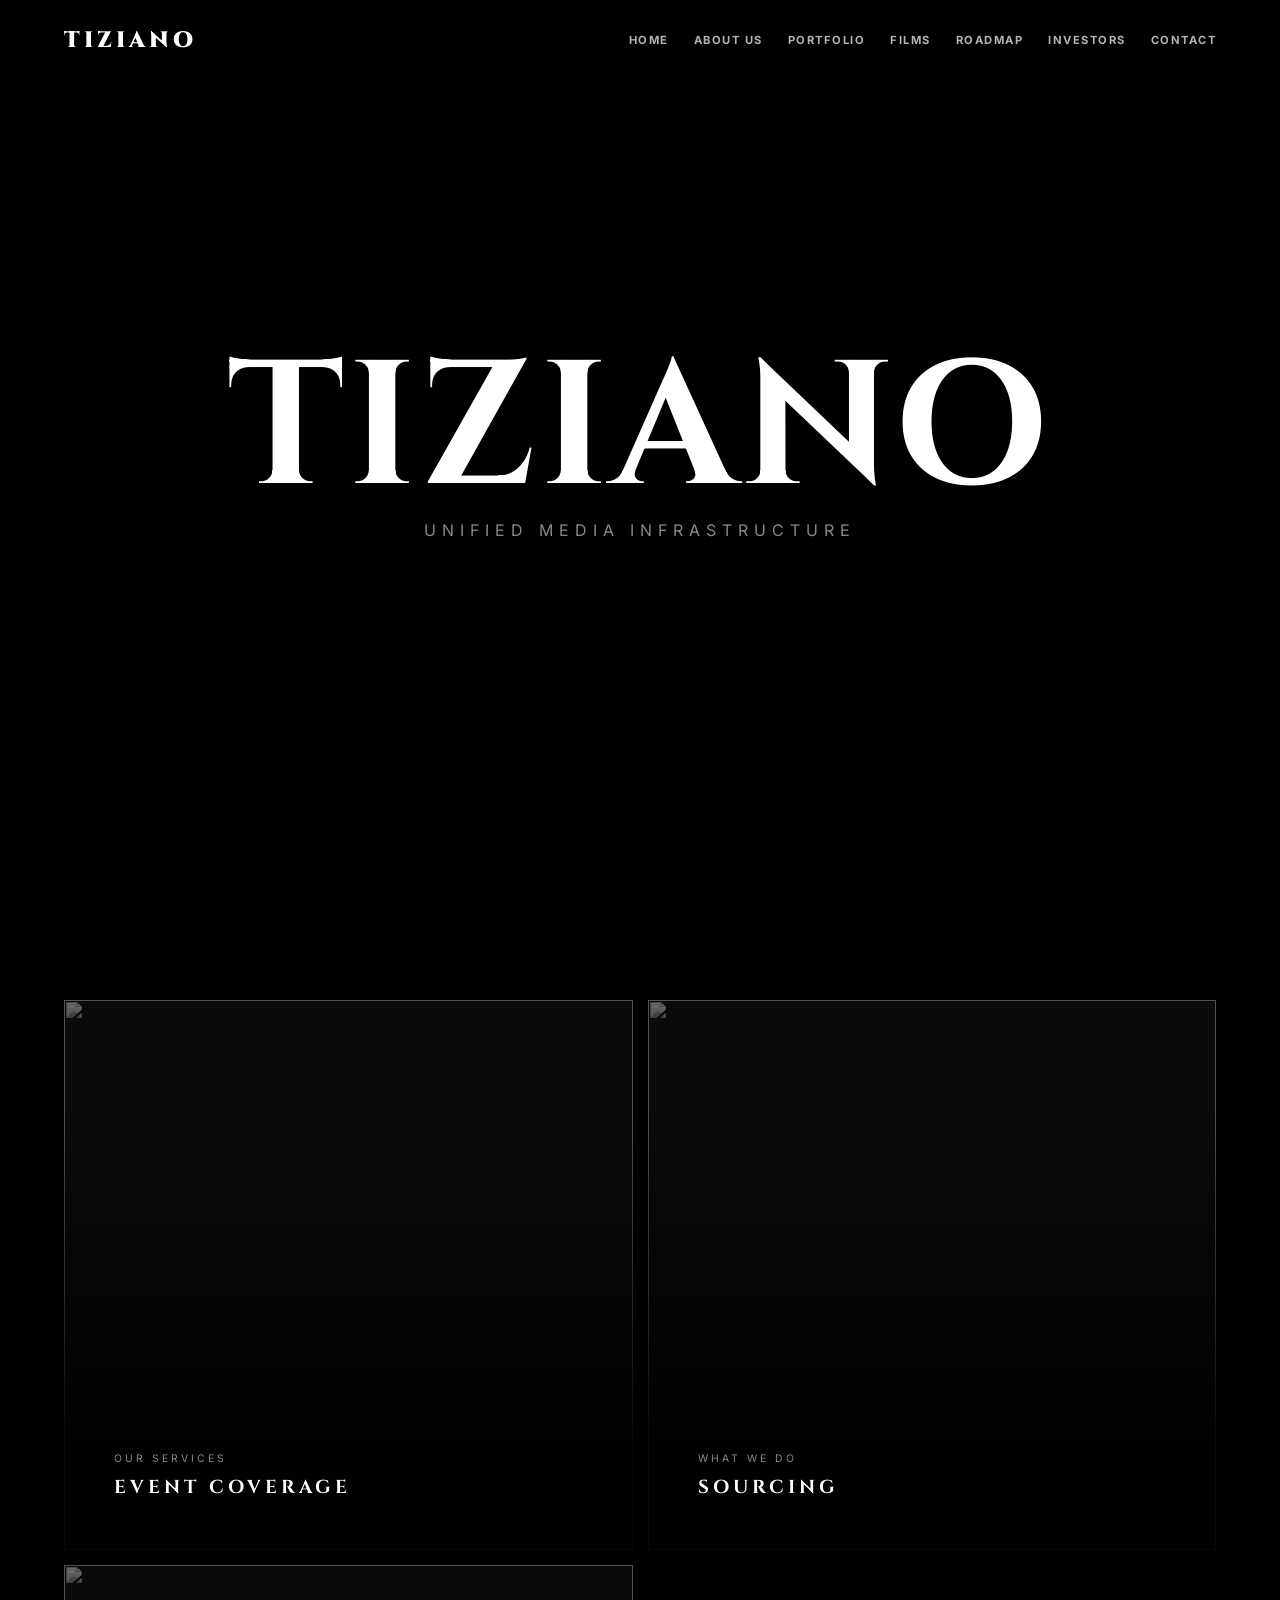
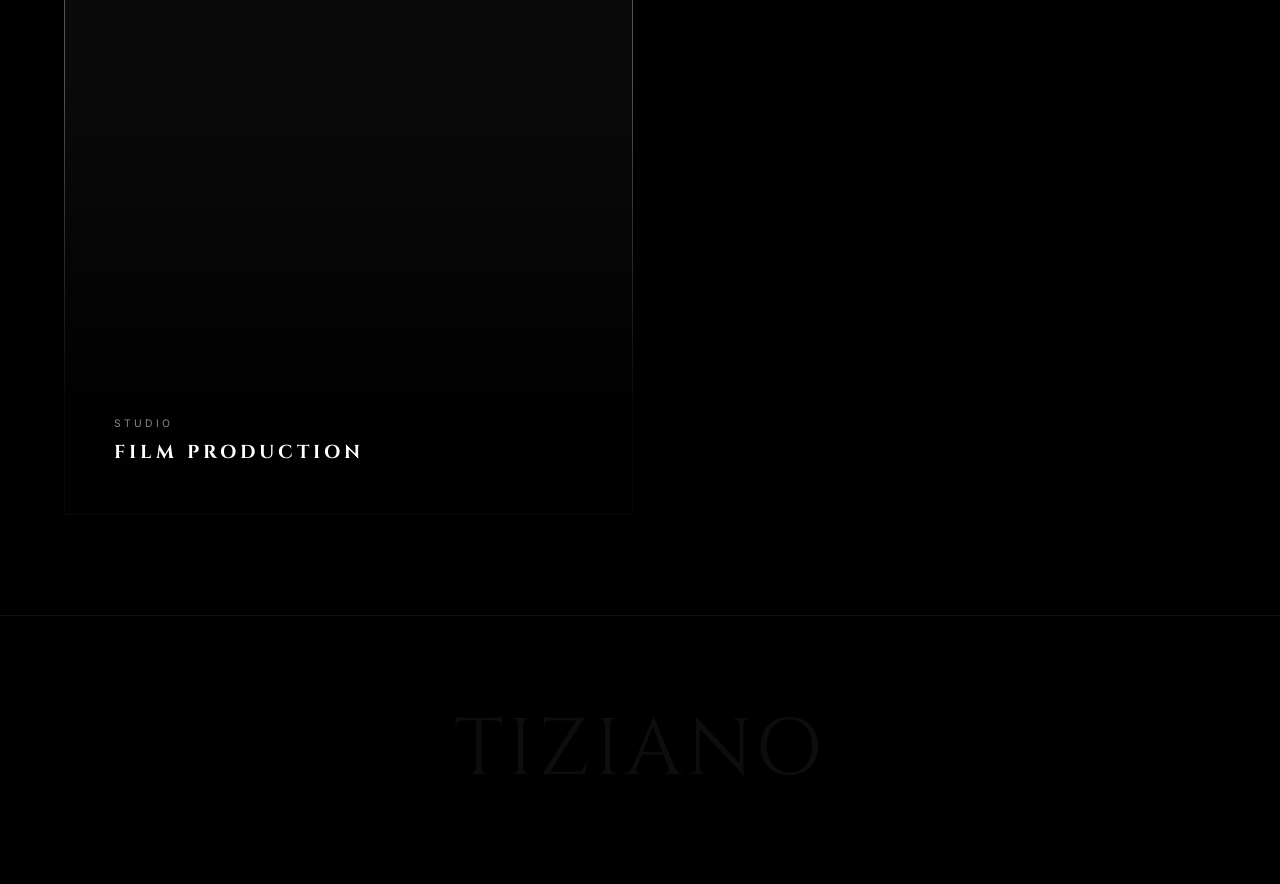
==== index.html @ 6984f1fb "MERK Update: index.html" ====
<!DOCTYPE html>
<html lang="en">
<head>
<meta charset="UTF-8">
<meta name="viewport" content="width=device-width, initial-scale=1.0">
<title>TIZIANO | Home</title>
<link href="https://fonts.googleapis.com/css2?family=Cinzel:wght@700;900&family=Inter:wght@300;400;600;700&display=swap" rel="stylesheet">
<style>
:root { --bg: #000000; --text: #ffffff; }
* { margin: 0; padding: 0; box-sizing: border-box; }
body { font-family: 'Inter', sans-serif; background: var(--bg); color: var(--text); overflow-x: hidden; scroll-behavior: smooth; }
.brand-font { font-family: 'Cinzel', serif; letter-spacing: 4px; }
nav {
padding: 25px 5%; display: flex; justify-content: space-between; align-items: center;
position: fixed; width: 100%; z-index: 2000; background: linear-gradient(to bottom, rgba(0,0,0,0.9), transparent);
}
.nav-logo { font-size: 1.4rem; text-decoration: none; color: white; font-weight: 900; }
.nav-links { display: flex; gap: 25px; }
.nav-links a { color: white; text-decoration: none; font-size: 0.7rem; font-weight: 700; letter-spacing: 1.5px; text-transform: uppercase; opacity: 0.7; transition: 0.3s; }
.nav-links a:hover { opacity: 1; color: #aaa; }
.hero {
height: 100vh; width: 100%; display: flex; align-items: center; justify-content: center; position: relative; text-align: center;
background: linear-gradient(rgba(0,0,0,0.2), rgba(0,0,0,0.9)), url('https://images.unsplash.com/photo-1492691523567-6170f229c411?auto=format&fit=crop&q=80&w=2070');
background-size: cover; background-position: center;
}
.hero h1 { font-size: clamp(4rem, 15vw, 11rem); line-height: 0.8; margin-bottom: 20px; }
.ecosystem { padding: 100px 5%; background: #000; }
.grid { display: grid; grid-template-columns: repeat(auto-fit, minmax(380px, 1fr)); gap: 15px; }
.tile { height: 550px; background: #0a0a0a; position: relative; overflow: hidden; display: flex; align-items: flex-end; padding: 50px; text-decoration: none; color: white; transition: 0.6s; }
.tile img { position: absolute; top: 0; left: 0; width: 100%; height: 100%; object-fit: cover; opacity: 0.4; filter: grayscale(100%); transition: 0.8s; }
.tile:hover img { opacity: 0.7; filter: grayscale(0%); transform: scale(1.05); }
.tile-overlay { position: absolute; top: 0; left: 0; width: 100%; height: 100%; background: linear-gradient(to top, rgba(0,0,0,0.9) 20%, transparent 80%); z-index: 1; }
.tile-content { position: relative; z-index: 2; }
.tile-content p { font-size: 0.65rem; letter-spacing: 3px; color: #888; text-transform: uppercase; margin-bottom: 10px; }
footer { padding: 80px 5%; text-align: center; border-top: 1px solid #111; }
.footer-logo { font-size: 5rem; opacity: 0.05; }
@media (max-width: 768px) { .nav-links { display: none; } }
</style>
</head>
<body>
<nav>
<a href="/" class="nav-logo brand-font">TIZIANO</a>
<div class="nav-links">
<a href="/">Home</a>
<a href="/about">About Us</a>
<a href="/portfolio">Portfolio</a>
<a href="/films">Films</a>
<a href="/roadmap">Roadmap</a>
<a href="/investors">Investors</a>
<a href="https://www.instagram.com/the_official_tiziano" target="_blank">Contact</a>
</div>
</nav>
<div class="hero">
<div class="hero-content">
<h1 class="brand-font">TIZIANO</h1>
<p style="letter-spacing: 6px; color: #888; text-transform: uppercase;">Unified Media Infrastructure</p>
</div>
</div>
<section class="ecosystem">
<div class="grid">
<a href="/portfolio" class="tile">
<img src="https://images.unsplash.com/photo-1533174072545-7a4b6ad7a6c3?auto=format&fit=crop&q=80">
<div class="tile-overlay"></div>
<div class="tile-content"><p>Our Services</p><h3 class="brand-font">EVENT COVERAGE</h3></div>
</a>
<a href="/about" class="tile">
<img src="https://images.unsplash.com/photo-1505373877841-8d25f7d46678?auto=format&fit=crop&q=80">
<div class="tile-overlay"></div>
<div class="tile-content"><p>What We Do</p><h3 class="brand-font">SOURCING</h3></div>
</a>
<a href="/films" class="tile">
<img src="https://images.unsplash.com/photo-1485846234645-a62644f84728?auto=format&fit=crop&q=80">
<div class="tile-overlay"></div>
<div class="tile-content"><p>Studio</p><h3 class="brand-font">FILM PRODUCTION</h3></div>
</a>
</div>
</section>
<footer><div class="footer-logo brand-font">TIZIANO</div></footer>
</body>
</html>
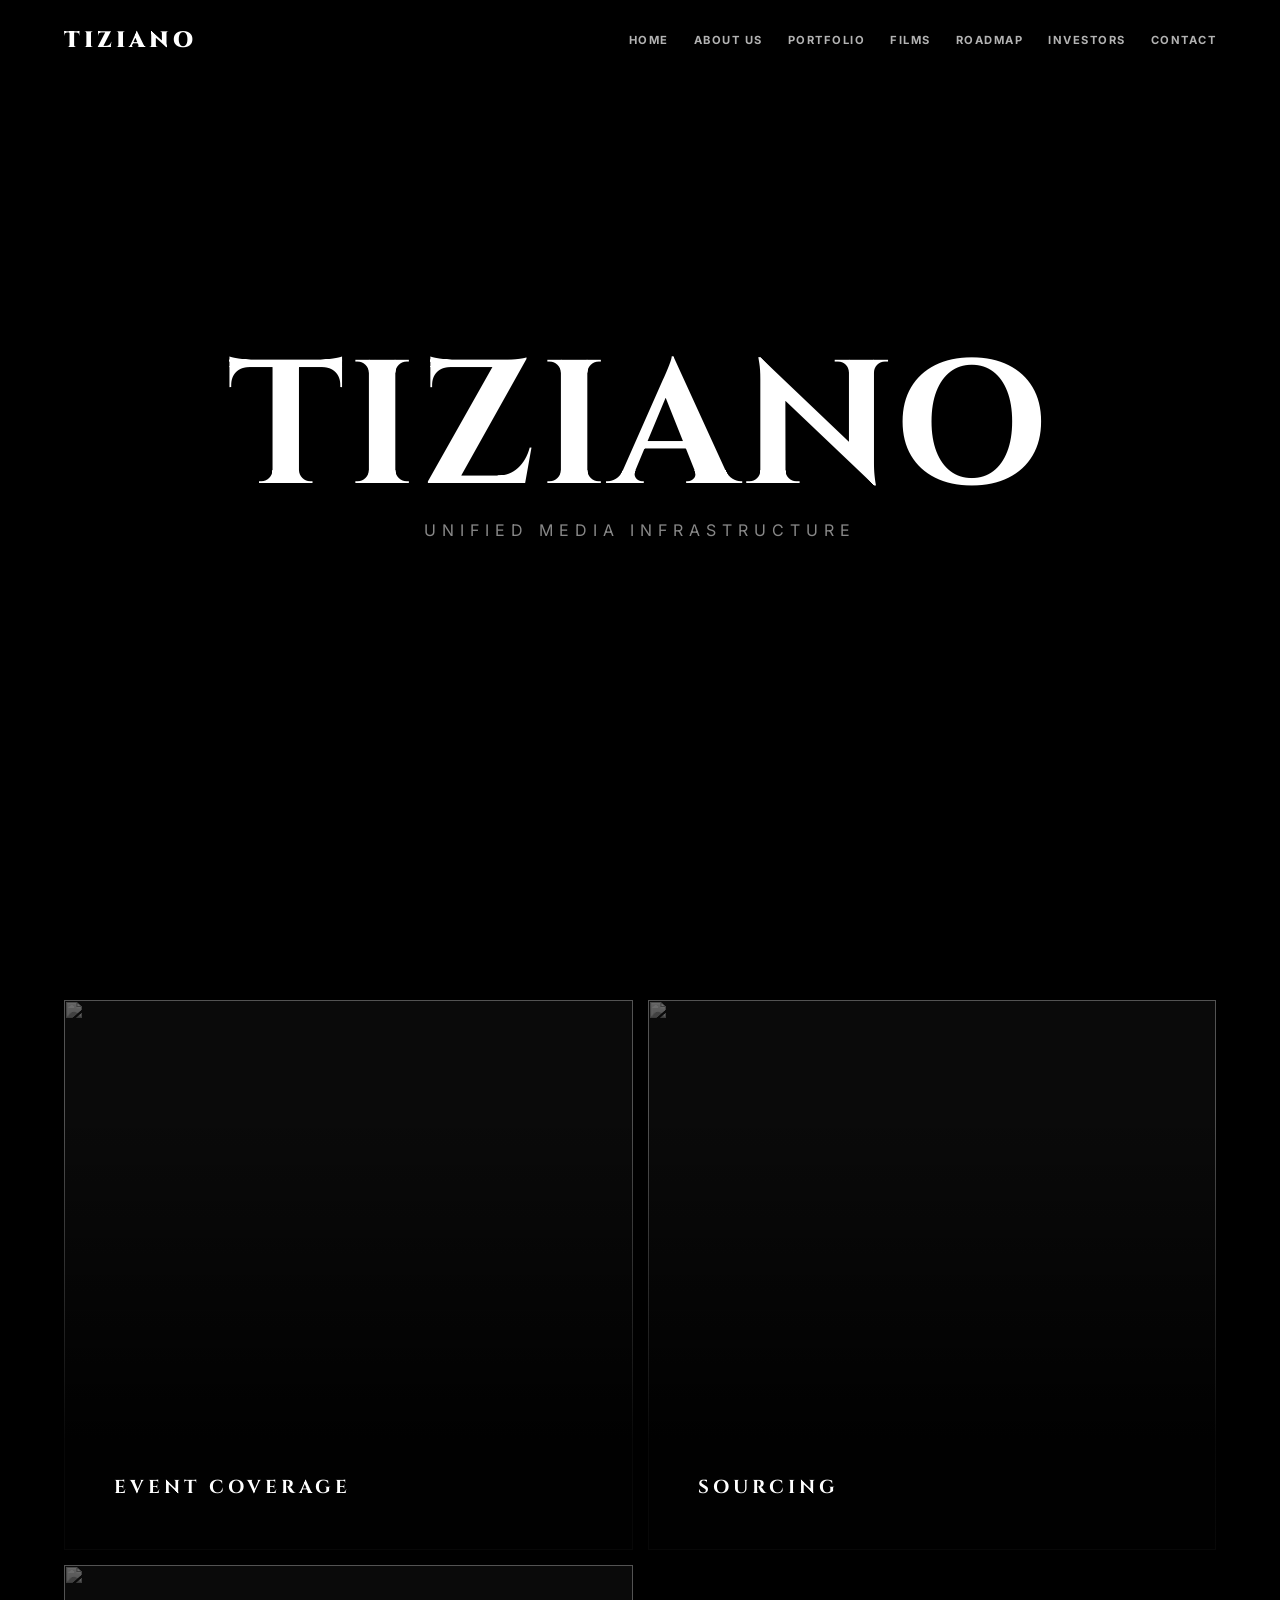
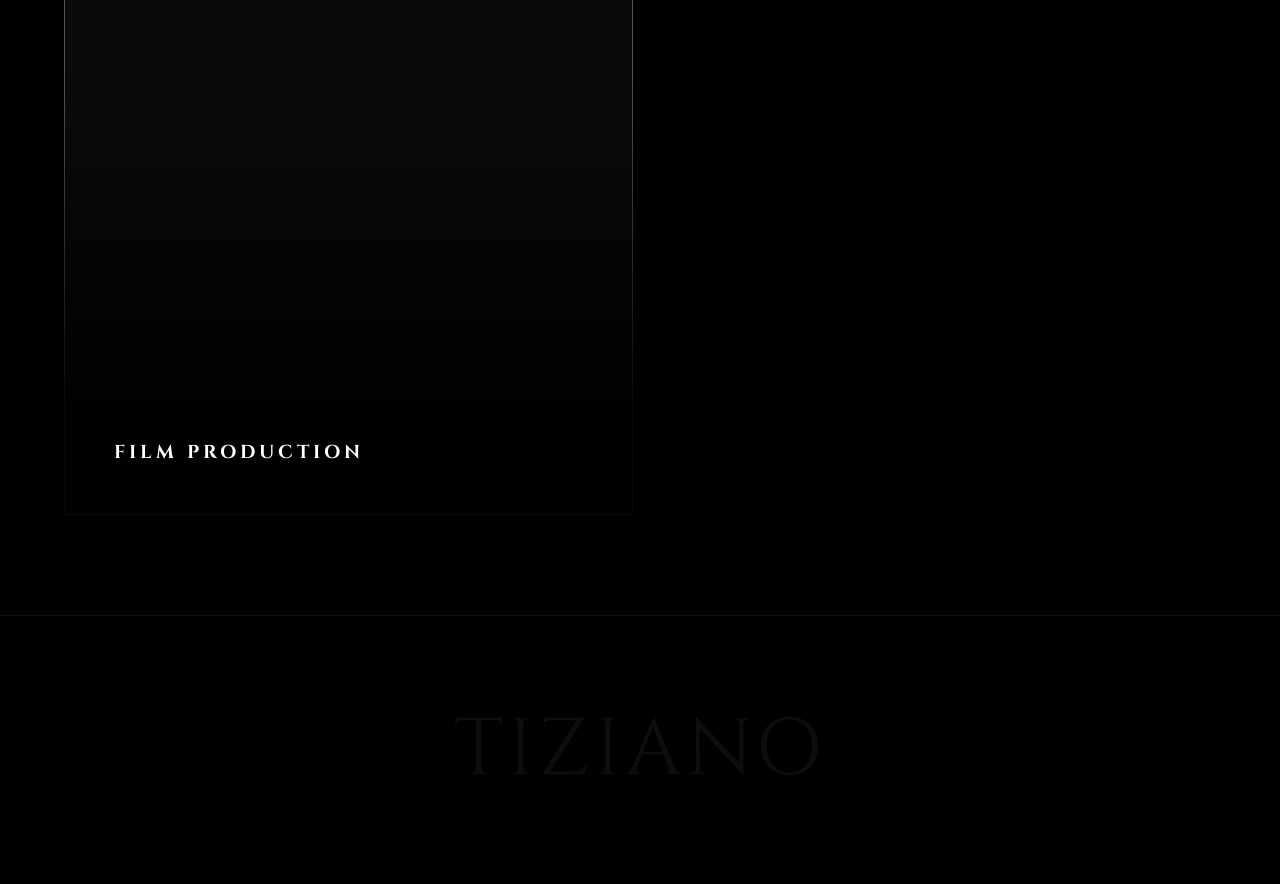
==== commit af7c3595: "MERK Update: index.html" ====
--- a/index.html
+++ b/index.html
@@ -8,30 +8,84 @@
 <style>
 :root { --bg: #000000; --text: #ffffff; }
 * { margin: 0; padding: 0; box-sizing: border-box; }
-body { font-family: 'Inter', sans-serif; background: var(--bg); color: var(--text); overflow-x: hidden; scroll-behavior: smooth; }
+body {
+font-family: 'Inter', sans-serif;
+background: var(--bg);
+color: var(--text);
+overflow-x: hidden;
+scroll-behavior: smooth;
+}
 .brand-font { font-family: 'Cinzel', serif; letter-spacing: 4px; }
 nav {
-padding: 25px 5%; display: flex; justify-content: space-between; align-items: center;
-position: fixed; width: 100%; z-index: 2000; background: linear-gradient(to bottom, rgba(0,0,0,0.9), transparent);
+padding: 25px 5%;
+display: flex;
+justify-content: space-between;
+align-items: center;
+position: fixed;
+width: 100%;
+z-index: 2000;
+background: linear-gradient(to bottom, rgba(0,0,0,0.9), transparent);
+transition: 0.3s;
 }
 .nav-logo { font-size: 1.4rem; text-decoration: none; color: white; font-weight: 900; }
 .nav-links { display: flex; gap: 25px; }
-.nav-links a { color: white; text-decoration: none; font-size: 0.7rem; font-weight: 700; letter-spacing: 1.5px; text-transform: uppercase; opacity: 0.7; transition: 0.3s; }
+.nav-links a {
+color: white;
+text-decoration: none;
+font-size: 0.7rem;
+font-weight: 700;
+letter-spacing: 1.5px;
+text-transform: uppercase;
+opacity: 0.7;
+transition: 0.3s;
+}
 .nav-links a:hover { opacity: 1; color: #aaa; }
 .hero {
-height: 100vh; width: 100%; display: flex; align-items: center; justify-content: center; position: relative; text-align: center;
-background: linear-gradient(rgba(0,0,0,0.2), rgba(0,0,0,0.9)), url('https://images.unsplash.com/photo-1492691523567-6170f229c411?auto=format&fit=crop&q=80&w=2070');
-background-size: cover; background-position: center;
+height: 100vh;
+width: 100%;
+display: flex;
+align-items: center;
+justify-content: center;
+position: relative;
+text-align: center;
+background: linear-gradient(rgba(0,0,0,0.2), rgba(0,0,0,0.9)),
+url('https://images.unsplash.com/photo-1492691523567-6170f229c411?auto=format&fit=crop&q=80&w=2070');
+background-size: cover;
+background-position: center;
 }
 .hero h1 { font-size: clamp(4rem, 15vw, 11rem); line-height: 0.8; margin-bottom: 20px; }
 .ecosystem { padding: 100px 5%; background: #000; }
 .grid { display: grid; grid-template-columns: repeat(auto-fit, minmax(380px, 1fr)); gap: 15px; }
-.tile { height: 550px; background: #0a0a0a; position: relative; overflow: hidden; display: flex; align-items: flex-end; padding: 50px; text-decoration: none; color: white; transition: 0.6s; }
-.tile img { position: absolute; top: 0; left: 0; width: 100%; height: 100%; object-fit: cover; opacity: 0.4; filter: grayscale(100%); transition: 0.8s; }
+.tile {
+height: 550px;
+background: #0a0a0a;
+position: relative;
+overflow: hidden;
+display: flex;
+align-items: flex-end;
+padding: 50px;
+text-decoration: none;
+color: white;
+transition: 0.6s;
+}
+.tile img {
+position: absolute;
+top: 0; left: 0;
+width: 100%; height: 100%;
+object-fit: cover;
+opacity: 0.4;
+filter: grayscale(100%);
+transition: 0.8s;
+}
 .tile:hover img { opacity: 0.7; filter: grayscale(0%); transform: scale(1.05); }
-.tile-overlay { position: absolute; top: 0; left: 0; width: 100%; height: 100%; background: linear-gradient(to top, rgba(0,0,0,0.9) 20%, transparent 80%); z-index: 1; }
+.tile-overlay {
+position: absolute;
+top: 0; left: 0;
+width: 100%; height: 100%;
+background: linear-gradient(to top, rgba(0,0,0,0.9) 20%, transparent 80%);
+z-index: 1;
+}
 .tile-content { position: relative; z-index: 2; }
-.tile-content p { font-size: 0.65rem; letter-spacing: 3px; color: #888; text-transform: uppercase; margin-bottom: 10px; }
 footer { padding: 80px 5%; text-align: center; border-top: 1px solid #111; }
 .footer-logo { font-size: 5rem; opacity: 0.05; }
 @media (max-width: 768px) { .nav-links { display: none; } }
@@ -58,23 +112,32 @@
 </div>
 <section class="ecosystem">
 <div class="grid">
+<!-- Tile 1: Event Coverage -->
 <a href="/portfolio" class="tile">
 <img src="https://images.unsplash.com/photo-1533174072545-7a4b6ad7a6c3?auto=format&fit=crop&q=80">
 <div class="tile-overlay"></div>
-<div class="tile-content"><p>Our Services</p><h3 class="brand-font">EVENT COVERAGE</h3></div>
+<div class="tile-content">
+<h3 class="brand-font">EVENT COVERAGE</h3>
+</div>
 </a>
+<!-- Tile 2: Sourcing -->
 <a href="/about" class="tile">
 <img src="https://images.unsplash.com/photo-1505373877841-8d25f7d46678?auto=format&fit=crop&q=80">
 <div class="tile-overlay"></div>
-<div class="tile-content"><p>What We Do</p><h3 class="brand-font">SOURCING</h3></div>
+<div class="tile-content">
+<h3 class="brand-font">SOURCING</h3>
+</div>
 </a>
+<!-- Tile 3: Film Production -->
 <a href="/films" class="tile">
 <img src="https://images.unsplash.com/photo-1485846234645-a62644f84728?auto=format&fit=crop&q=80">
 <div class="tile-overlay"></div>
-<div class="tile-content"><p>Studio</p><h3 class="brand-font">FILM PRODUCTION</h3></div>
+<div class="tile-content">
+<h3 class="brand-font">FILM PRODUCTION</h3>
+</div>
 </a>
 </div>
 </section>
 <footer><div class="footer-logo brand-font">TIZIANO</div></footer>
 </body>
-</html>+</html>
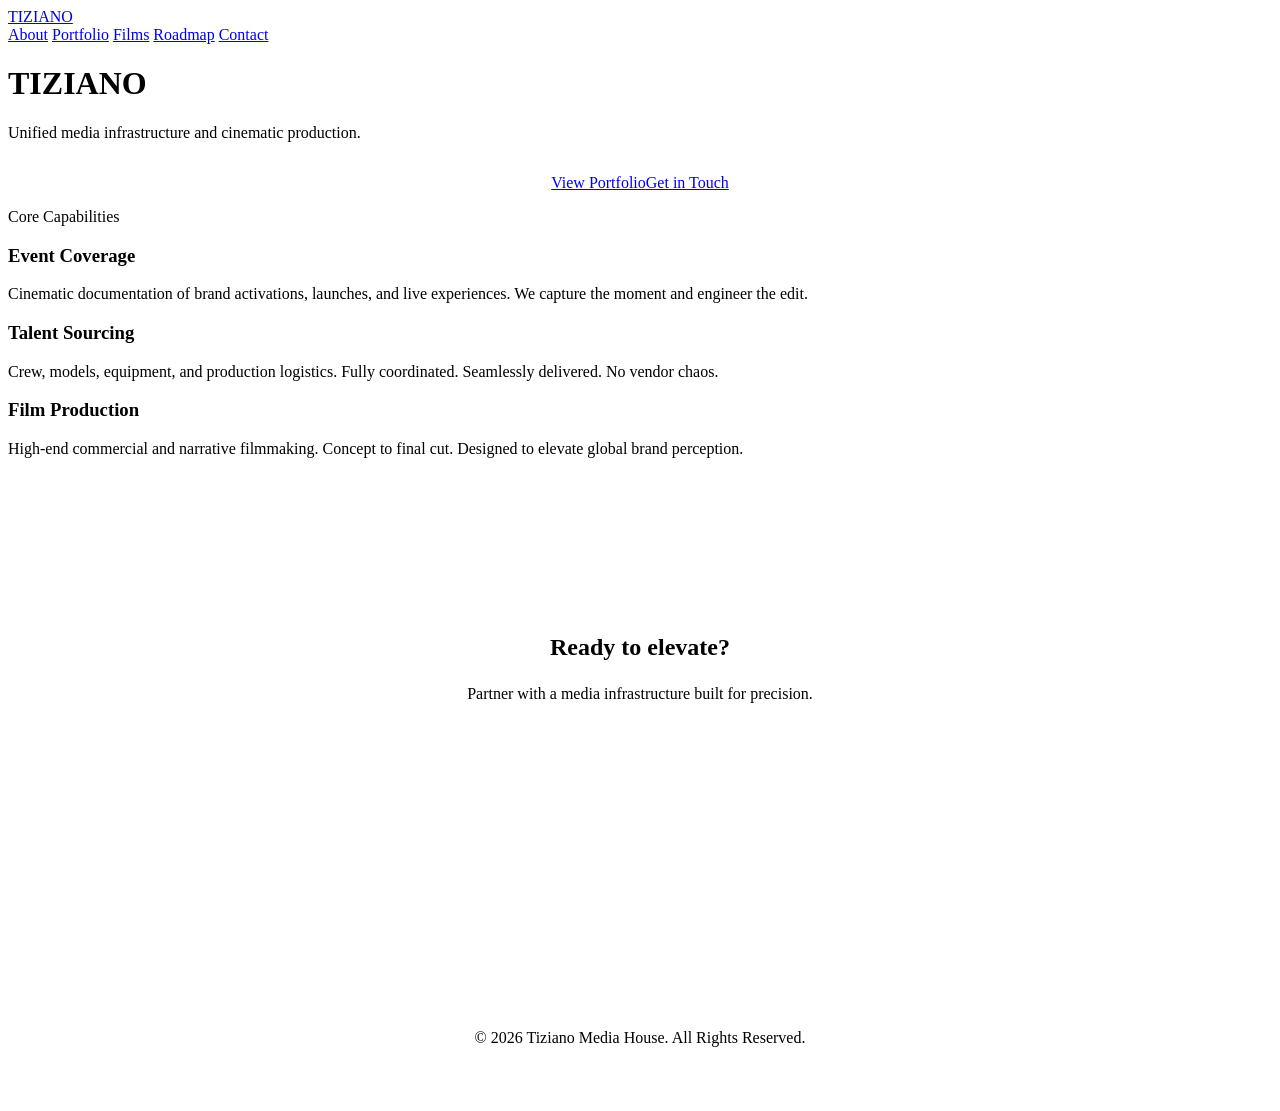
==== commit 9b779ae1: "MERK Push · 4/17/2026, 2:40:53 AM" ====
--- a/index.html
+++ b/index.html
@@ -1,143 +1,73 @@
 <!DOCTYPE html>
 <html lang="en">
 <head>
-<meta charset="UTF-8">
-<meta name="viewport" content="width=device-width, initial-scale=1.0">
-<title>TIZIANO | Home</title>
-<link href="https://fonts.googleapis.com/css2?family=Cinzel:wght@700;900&family=Inter:wght@300;400;600;700&display=swap" rel="stylesheet">
-<style>
-:root { --bg: #000000; --text: #ffffff; }
-* { margin: 0; padding: 0; box-sizing: border-box; }
-body {
-font-family: 'Inter', sans-serif;
-background: var(--bg);
-color: var(--text);
-overflow-x: hidden;
-scroll-behavior: smooth;
-}
-.brand-font { font-family: 'Cinzel', serif; letter-spacing: 4px; }
-nav {
-padding: 25px 5%;
-display: flex;
-justify-content: space-between;
-align-items: center;
-position: fixed;
-width: 100%;
-z-index: 2000;
-background: linear-gradient(to bottom, rgba(0,0,0,0.9), transparent);
-transition: 0.3s;
-}
-.nav-logo { font-size: 1.4rem; text-decoration: none; color: white; font-weight: 900; }
-.nav-links { display: flex; gap: 25px; }
-.nav-links a {
-color: white;
-text-decoration: none;
-font-size: 0.7rem;
-font-weight: 700;
-letter-spacing: 1.5px;
-text-transform: uppercase;
-opacity: 0.7;
-transition: 0.3s;
-}
-.nav-links a:hover { opacity: 1; color: #aaa; }
-.hero {
-height: 100vh;
-width: 100%;
-display: flex;
-align-items: center;
-justify-content: center;
-position: relative;
-text-align: center;
-background: linear-gradient(rgba(0,0,0,0.2), rgba(0,0,0,0.9)),
-url('https://images.unsplash.com/photo-1492691523567-6170f229c411?auto=format&fit=crop&q=80&w=2070');
-background-size: cover;
-background-position: center;
-}
-.hero h1 { font-size: clamp(4rem, 15vw, 11rem); line-height: 0.8; margin-bottom: 20px; }
-.ecosystem { padding: 100px 5%; background: #000; }
-.grid { display: grid; grid-template-columns: repeat(auto-fit, minmax(380px, 1fr)); gap: 15px; }
-.tile {
-height: 550px;
-background: #0a0a0a;
-position: relative;
-overflow: hidden;
-display: flex;
-align-items: flex-end;
-padding: 50px;
-text-decoration: none;
-color: white;
-transition: 0.6s;
-}
-.tile img {
-position: absolute;
-top: 0; left: 0;
-width: 100%; height: 100%;
-object-fit: cover;
-opacity: 0.4;
-filter: grayscale(100%);
-transition: 0.8s;
-}
-.tile:hover img { opacity: 0.7; filter: grayscale(0%); transform: scale(1.05); }
-.tile-overlay {
-position: absolute;
-top: 0; left: 0;
-width: 100%; height: 100%;
-background: linear-gradient(to top, rgba(0,0,0,0.9) 20%, transparent 80%);
-z-index: 1;
-}
-.tile-content { position: relative; z-index: 2; }
-footer { padding: 80px 5%; text-align: center; border-top: 1px solid #111; }
-.footer-logo { font-size: 5rem; opacity: 0.05; }
-@media (max-width: 768px) { .nav-links { display: none; } }
-</style>
+    <meta charset="UTF-8">
+    <meta name="viewport" content="width=device-width, initial-scale=1.0">
+    <title>TIZIANO | Unified Media Infrastructure</title>
+    <link rel="stylesheet" href="style.css">
 </head>
 <body>
-<nav>
-<a href="/" class="nav-logo brand-font">TIZIANO</a>
-<div class="nav-links">
-<a href="/">Home</a>
-<a href="/about">About Us</a>
-<a href="/portfolio">Portfolio</a>
-<a href="/films">Films</a>
-<a href="/roadmap">Roadmap</a>
-<a href="/investors">Investors</a>
-<a href="https://www.instagram.com/the_official_tiziano" target="_blank">Contact</a>
-</div>
-</nav>
-<div class="hero">
-<div class="hero-content">
-<h1 class="brand-font">TIZIANO</h1>
-<p style="letter-spacing: 6px; color: #888; text-transform: uppercase;">Unified Media Infrastructure</p>
-</div>
-</div>
-<section class="ecosystem">
-<div class="grid">
-<!-- Tile 1: Event Coverage -->
-<a href="/portfolio" class="tile">
-<img src="https://images.unsplash.com/photo-1533174072545-7a4b6ad7a6c3?auto=format&fit=crop&q=80">
-<div class="tile-overlay"></div>
-<div class="tile-content">
-<h3 class="brand-font">EVENT COVERAGE</h3>
-</div>
-</a>
-<!-- Tile 2: Sourcing -->
-<a href="/about" class="tile">
-<img src="https://images.unsplash.com/photo-1505373877841-8d25f7d46678?auto=format&fit=crop&q=80">
-<div class="tile-overlay"></div>
-<div class="tile-content">
-<h3 class="brand-font">SOURCING</h3>
-</div>
-</a>
-<!-- Tile 3: Film Production -->
-<a href="/films" class="tile">
-<img src="https://images.unsplash.com/photo-1485846234645-a62644f84728?auto=format&fit=crop&q=80">
-<div class="tile-overlay"></div>
-<div class="tile-content">
-<h3 class="brand-font">FILM PRODUCTION</h3>
-</div>
-</a>
-</div>
-</section>
-<footer><div class="footer-logo brand-font">TIZIANO</div></footer>
+
+    <nav class="nav">
+        <a href="/" class="logo">TIZIANO</a>
+        <div class="nav-links">
+            <a href="/about" class="nav-link">About</a>
+            <a href="/portfolio" class="nav-link">Portfolio</a>
+            <a href="/films" class="nav-link">Films</a>
+            <a href="/roadmap" class="nav-link">Roadmap</a>
+            <a href="https://www.instagram.com/the_official_tiziano" class="nav-link">Contact</a>
+        </div>
+    </nav>
+
+    <main>
+        <!-- Hero -->
+        <header class="hero">
+            <div class="hero-content">
+                <h1>TIZIANO</h1>
+                <p>Unified media infrastructure and cinematic production.</p>
+                <div style="display: flex; justify-content: center; flex-wrap: wrap; margin-top: 2rem;">
+                    <a href="/portfolio" class="btn">View Portfolio</a>
+                    <a href="https://www.instagram.com/the_official_tiziano" class="btn btn-outline">Get in Touch</a>
+                </div>
+            </div>
+        </header>
+
+        <!-- Services -->
+        <section class="container">
+            <div class="section-header">
+                <p>Core Capabilities</p>
+            </div>
+            
+            <div class="grid">
+                <div class="cell">
+                    <h3>Event Coverage</h3>
+                    <p>Cinematic documentation of brand activations, launches, and live experiences. We capture the moment and engineer the edit.</p>
+                </div>
+                <div class="cell">
+                    <h3>Talent Sourcing</h3>
+                    <p>Crew, models, equipment, and production logistics. Fully coordinated. Seamlessly delivered. No vendor chaos.</p>
+                </div>
+                <div class="cell">
+                    <h3>Film Production</h3>
+                    <p>High-end commercial and narrative filmmaking. Concept to final cut. Designed to elevate global brand perception.</p>
+                </div>
+            </div>
+        </section>
+
+        <!-- Clean CTA Section -->
+        <section class="container" style="text-align: center; padding: 140px 0;">
+            <h2 style="margin-bottom: 1.5rem;">Ready to elevate?</h2>
+            <p style="margin: 0 auto 3rem; max-width: 50ch;">Partner with a media infrastructure built for precision.</p>
+        </section>
+    </main>
+
+    <!-- Centered Footer -->
+    <footer style="padding: 80px 0 40px;">
+        <div class="container" style="display: flex; flex-direction: column; align-items: center; text-align: center;">
+            <p style="margin-bottom: 0.5rem; color: #fff; font-family: 'Cinzel', serif; letter-spacing: 0.2em; font-size: 1rem;">TIZIANO</p>
+            <p>&copy; 2026 Tiziano Media House. All Rights Reserved.</p>
+        </div>
+    </footer>
+
 </body>
-</html>
+</html>
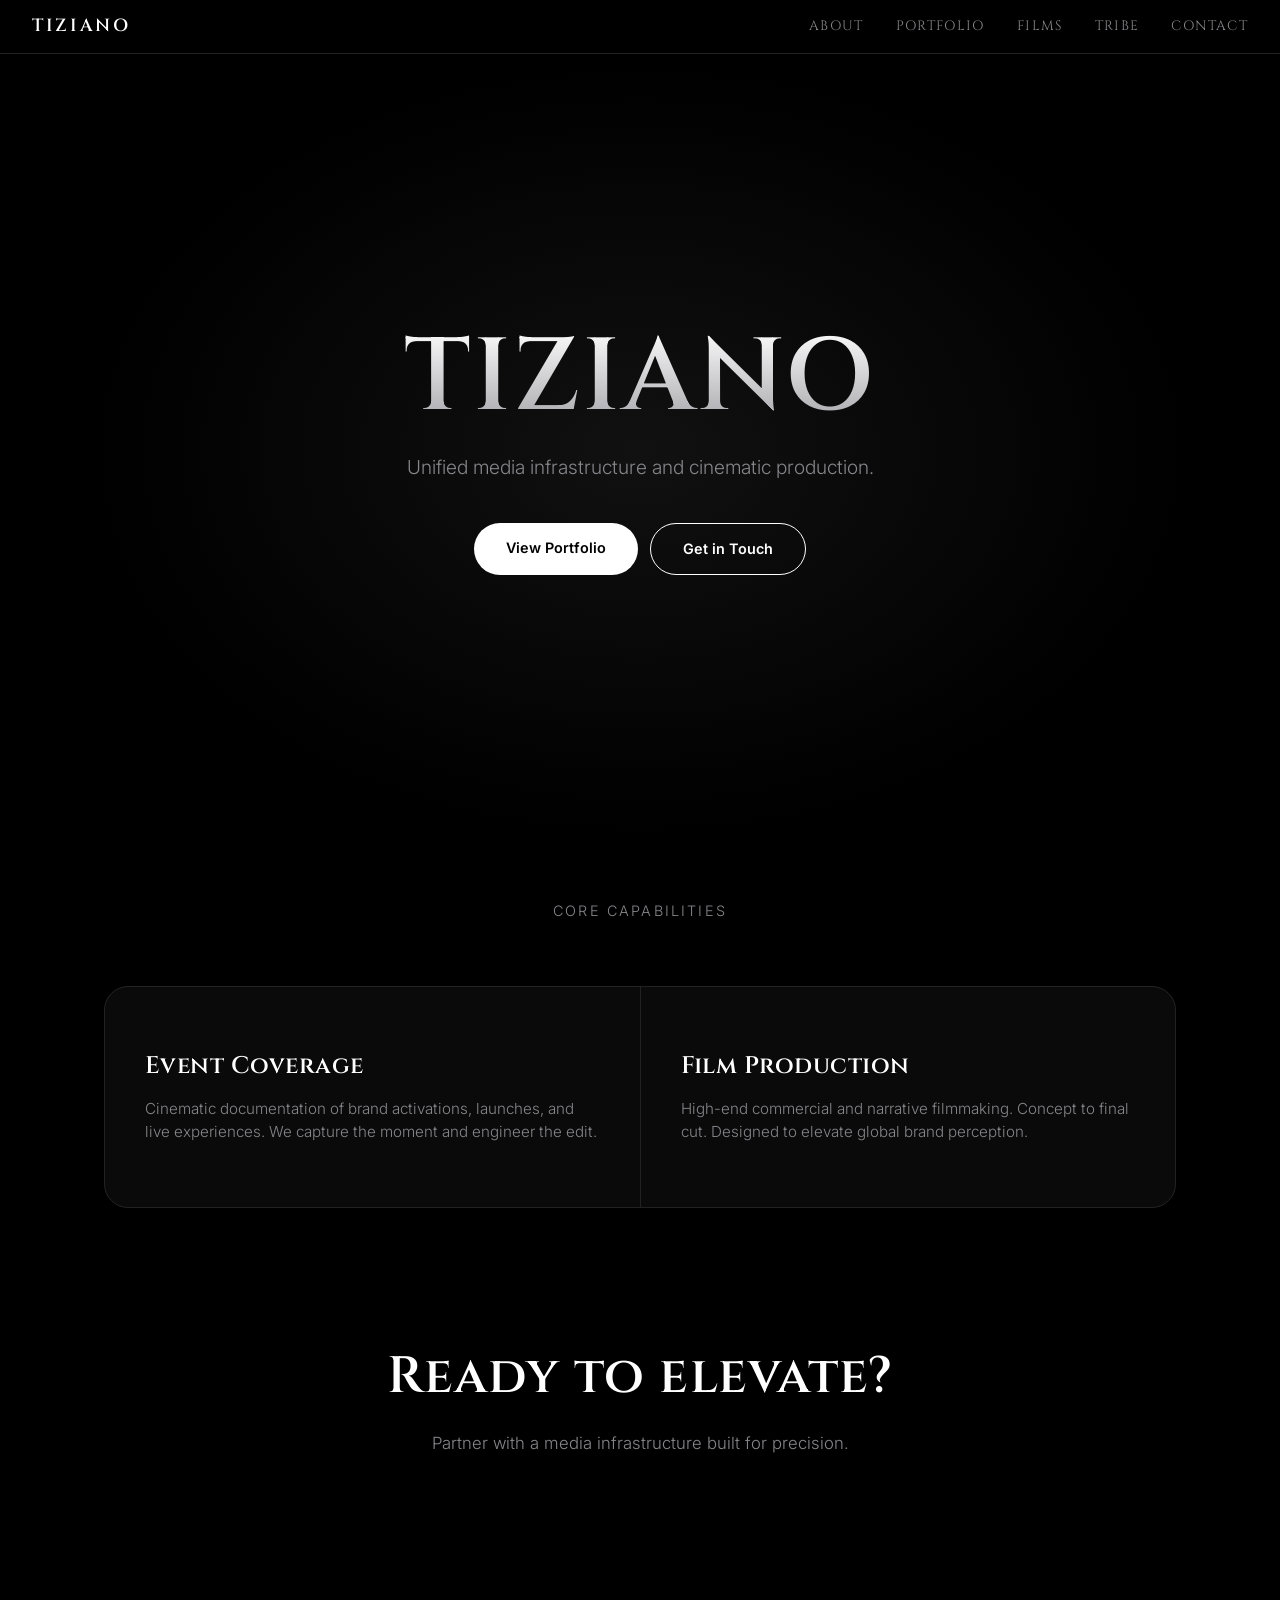
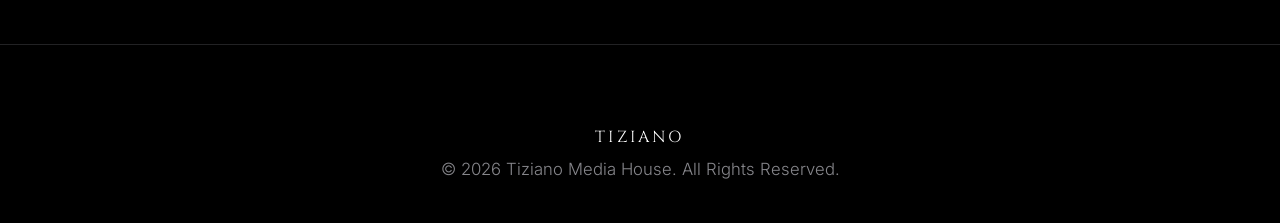
==== commit 49b81b41: "MERK Push · 4/17/2026, 3:20:10 AM" ====
--- a/index.html
+++ b/index.html
@@ -14,7 +14,7 @@
             <a href="/about" class="nav-link">About</a>
             <a href="/portfolio" class="nav-link">Portfolio</a>
             <a href="/films" class="nav-link">Films</a>
-            <a href="/roadmap" class="nav-link">Roadmap</a>
+            <a href="/tribe" class="nav-link">Tribe</a>
             <a href="https://www.instagram.com/the_official_tiziano" class="nav-link">Contact</a>
         </div>
     </nav>
@@ -44,13 +44,10 @@
                     <p>Cinematic documentation of brand activations, launches, and live experiences. We capture the moment and engineer the edit.</p>
                 </div>
                 <div class="cell">
-                    <h3>Talent Sourcing</h3>
-                    <p>Crew, models, equipment, and production logistics. Fully coordinated. Seamlessly delivered. No vendor chaos.</p>
-                </div>
-                <div class="cell">
                     <h3>Film Production</h3>
                     <p>High-end commercial and narrative filmmaking. Concept to final cut. Designed to elevate global brand perception.</p>
                 </div>
+                <!-- 3rd Card Removed as requested -->
             </div>
         </section>
 
@@ -62,7 +59,7 @@
     </main>
 
     <!-- Centered Footer -->
-    <footer style="padding: 80px 0 40px;">
+    <footer>
         <div class="container" style="display: flex; flex-direction: column; align-items: center; text-align: center;">
             <p style="margin-bottom: 0.5rem; color: #fff; font-family: 'Cinzel', serif; letter-spacing: 0.2em; font-size: 1rem;">TIZIANO</p>
             <p>&copy; 2026 Tiziano Media House. All Rights Reserved.</p>
--- a/style.css
+++ b/style.css
@@ -0,0 +1,193 @@
+/* style.css */
+@import url('https://fonts.googleapis.com/css2?family=Cinzel:wght@400;600;700;800&family=Inter:wght@300;400;500;600&display=swap');
+
+:root {
+  --bg: #000000;
+  --bg-subtle: #0a0a0a;
+  --text-primary: #ffffff;
+  --text-secondary: #86868b;
+  --border: #222224;
+  --accent: #ffffff;
+  --nav-height: 54px;
+  --max-w: 1120px;
+}
+
+* { margin: 0; padding: 0; box-sizing: border-box; }
+
+html {
+  scroll-behavior: smooth;
+  -webkit-font-smoothing: antialiased;
+}
+
+body {
+  background-color: var(--bg);
+  color: var(--text-primary);
+  font-family: 'Inter', sans-serif;
+  line-height: 1.5;
+  overflow-x: hidden;
+}
+
+/* Typography */
+h1, h2, h3, h4, .logo, .nav-link {
+  font-family: 'Cinzel', serif;
+  font-weight: 600;
+  letter-spacing: 0.02em;
+}
+
+h1 { font-size: clamp(3.5rem, 8vw, 7rem); line-height: 1.05; }
+h2 { font-size: clamp(2rem, 4vw, 3.5rem); line-height: 1.15; margin-bottom: 1.5rem; }
+h3 { font-size: 1.5rem; line-height: 1.3; margin-bottom: 0.5rem; }
+p { color: var(--text-secondary); font-weight: 300; font-size: 1.05rem; max-width: 60ch; }
+
+/* Layout */
+.container {
+  max-width: var(--max-w);
+  margin: 0 auto;
+  padding: 0 24px;
+}
+
+section { padding: 120px 0; }
+
+/* Navigation */
+.nav {
+  position: fixed;
+  top: 0;
+  left: 0;
+  width: 100%;
+  height: var(--nav-height);
+  display: flex;
+  justify-content: space-between;
+  align-items: center;
+  padding: 0 32px;
+  background: rgba(0, 0, 0, 0.75);
+  backdrop-filter: blur(20px);
+  -webkit-backdrop-filter: blur(20px);
+  z-index: 100;
+  border-bottom: 1px solid var(--border);
+}
+
+.logo {
+  font-size: 1.1rem;
+  color: var(--text-primary);
+  text-decoration: none;
+  letter-spacing: 0.15em;
+}
+
+.nav-links { display: flex; gap: 32px; align-items: center; }
+.nav-link {
+  color: var(--text-secondary);
+  text-decoration: none;
+  font-size: 0.85rem;
+  transition: color 0.25s;
+  text-transform: uppercase;
+  letter-spacing: 0.1em;
+  font-weight: 400;
+}
+.nav-link:hover { color: var(--text-primary); }
+
+/* Hero */
+.hero {
+  height: 100vh;
+  display: flex;
+  align-items: center;
+  justify-content: center;
+  text-align: center;
+  background: radial-gradient(ellipse at center, #111 0%, #000 60%);
+}
+
+.hero-content {
+  animation: fadeInUp 1s cubic-bezier(0.16, 1, 0.3, 1) forwards;
+  opacity: 0;
+  transform: translateY(20px);
+}
+
+.hero-content h1 {
+  background: linear-gradient(180deg, #fff 0%, #a0a0a5 100%);
+  -webkit-background-clip: text;
+  -webkit-text-fill-color: transparent;
+  margin-bottom: 1.2rem;
+}
+
+.hero-content p {
+  margin: 0 auto 2.5rem;
+  color: var(--text-secondary);
+  font-size: clamp(1rem, 1.5vw, 1.35rem);
+  line-height: 1.6;
+}
+
+/* Buttons */
+.btn {
+  display: inline-block;
+  padding: 14px 32px;
+  background: #fff;
+  color: #000;
+  border-radius: 980px;
+  font-weight: 600;
+  font-size: 0.9rem;
+  text-decoration: none;
+  transition: all 0.3s ease;
+}
+.btn:hover { transform: scale(1.03); opacity: 0.9; }
+
+.btn-outline {
+  background: transparent;
+  color: #fff;
+  border: 1px solid #fff;
+  margin-left: 12px;
+}
+.btn-outline:hover { background: #fff; color: #000; }
+
+/* Services Grid */
+.grid {
+  display: grid;
+  grid-template-columns: repeat(auto-fit, minmax(280px, 1fr));
+  gap: 1px;
+  background: var(--border);
+  border: 1px solid var(--border);
+  border-radius: 24px;
+  overflow: hidden;
+  margin-top: 4rem;
+}
+
+.cell {
+  background: var(--bg-subtle);
+  padding: 64px 40px;
+  transition: background 0.4s;
+}
+.cell:hover { background: #0f0f10; }
+
+.cell h3 { color: #fff; margin-bottom: 1rem; }
+.cell p { font-size: 0.95rem; margin: 0 auto; }
+
+/* Section Headers */
+.section-header {
+  text-align: center;
+  margin-bottom: 3rem;
+}
+.section-header p {
+  margin: 0 auto;
+  color: var(--text-secondary);
+  font-size: 0.9rem;
+  text-transform: uppercase;
+  letter-spacing: 0.15em;
+}
+
+/* Footer */
+footer {
+  border-top: 1px solid var(--border);
+  padding: 80px 0 40px;
+  text-align: center;
+  color: var(--text-secondary);
+  font-size: 0.8rem;
+}
+
+/* Animations */
+@keyframes fadeInUp {
+  to { opacity: 1; transform: translateY(0); }
+}
+
+@media (max-width: 768px) {
+  .nav-links { display: none; }
+  section { padding: 80px 0; }
+  h1 { font-size: 3.2rem; }
+}
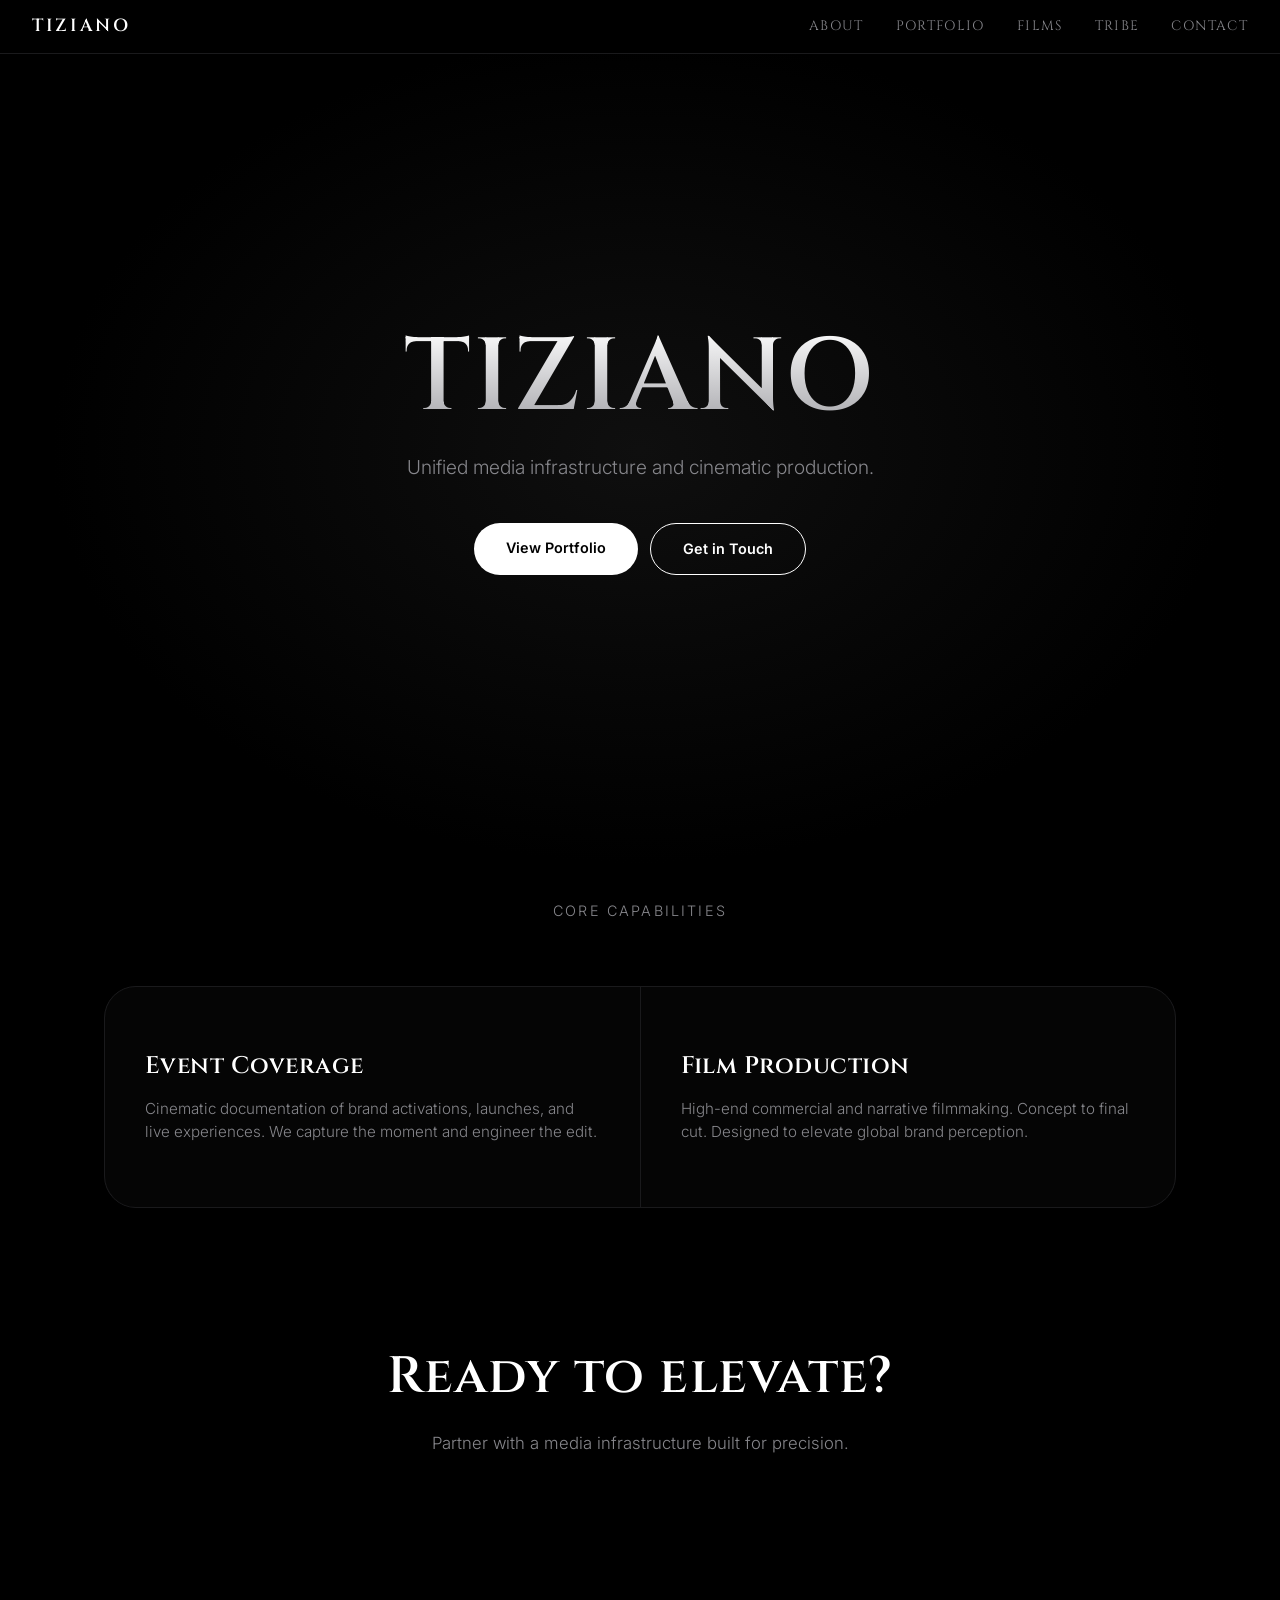
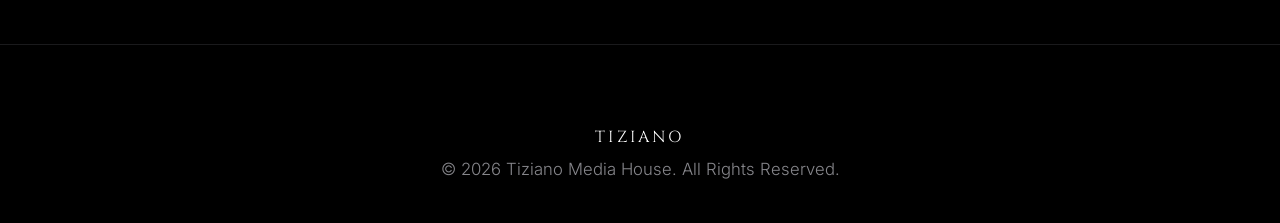
==== commit 8420decf: "MERK Push · 4/19/2026, 4:53:59 AM" ====
--- a/index.html
+++ b/index.html
@@ -1,70 +1,80 @@
 <!DOCTYPE html>
 <html lang="en">
 <head>
-    <meta charset="UTF-8">
-    <meta name="viewport" content="width=device-width, initial-scale=1.0">
-    <title>TIZIANO | Unified Media Infrastructure</title>
-    <link rel="stylesheet" href="style.css">
+  <meta charset="UTF-8">
+  <meta name="viewport" content="width=device-width, initial-scale=1.0">
+  <title>TIZIANO | Unified Media Infrastructure</title>
+  <link rel="stylesheet" href="style.css">
 </head>
 <body>
+  <nav class="nav">
+    <a href="/" class="logo">TIZIANO</a>
+    <div class="nav-links">
+      <a href="/about" class="nav-link">About</a>
+      <a href="/portfolio" class="nav-link">Portfolio</a>
+      <a href="/films" class="nav-link">Films</a>
+      <a href="/tribe" class="nav-link">Tribe</a>
+      <a href="https://www.instagram.com/the_official_tiziano" class="nav-link">Contact</a>
+    </div>
+  </nav>
 
-    <nav class="nav">
-        <a href="/" class="logo">TIZIANO</a>
-        <div class="nav-links">
-            <a href="/about" class="nav-link">About</a>
-            <a href="/portfolio" class="nav-link">Portfolio</a>
-            <a href="/films" class="nav-link">Films</a>
-            <a href="/tribe" class="nav-link">Tribe</a>
-            <a href="https://www.instagram.com/the_official_tiziano" class="nav-link">Contact</a>
+  <main>
+    <header class="hero">
+      <div class="hero-content reveal">
+        <h1>TIZIANO</h1>
+        <p>Unified media infrastructure and cinematic production.</p>
+        <div style="display: flex; justify-content: center; flex-wrap: wrap; margin-top: 2rem;">
+          <a href="/portfolio" class="btn reveal reveal-delay-1">View Portfolio</a>
+          <a href="https://www.instagram.com/the_official_tiziano" class="btn btn-outline reveal reveal-delay-2">Get in Touch</a>
         </div>
-    </nav>
+      </div>
+    </header>
 
-    <main>
-        <!-- Hero -->
-        <header class="hero">
-            <div class="hero-content">
-                <h1>TIZIANO</h1>
-                <p>Unified media infrastructure and cinematic production.</p>
-                <div style="display: flex; justify-content: center; flex-wrap: wrap; margin-top: 2rem;">
-                    <a href="/portfolio" class="btn">View Portfolio</a>
-                    <a href="https://www.instagram.com/the_official_tiziano" class="btn btn-outline">Get in Touch</a>
-                </div>
-            </div>
-        </header>
+    <section class="container">
+      <div class="section-header reveal">
+        <p>Core Capabilities</p>
+      </div>
+      <div class="grid">
+        <div class="cell reveal reveal-delay-1">
+          <h3>Event Coverage</h3>
+          <p>Cinematic documentation of brand activations, launches, and live experiences. We capture the moment and engineer the edit.</p>
+        </div>
+        <div class="cell reveal reveal-delay-2">
+          <h3>Film Production</h3>
+          <p>High-end commercial and narrative filmmaking. Concept to final cut. Designed to elevate global brand perception.</p>
+        </div>
+      </div>
+    </section>
 
-        <!-- Services -->
-        <section class="container">
-            <div class="section-header">
-                <p>Core Capabilities</p>
-            </div>
-            
-            <div class="grid">
-                <div class="cell">
-                    <h3>Event Coverage</h3>
-                    <p>Cinematic documentation of brand activations, launches, and live experiences. We capture the moment and engineer the edit.</p>
-                </div>
-                <div class="cell">
-                    <h3>Film Production</h3>
-                    <p>High-end commercial and narrative filmmaking. Concept to final cut. Designed to elevate global brand perception.</p>
-                </div>
-                <!-- 3rd Card Removed as requested -->
-            </div>
-        </section>
+    <section class="container" style="text-align: center; padding: 140px 0;">
+      <h2 class="reveal" style="margin-bottom: 1.5rem;">Ready to elevate?</h2>
+      <p class="reveal reveal-delay-1" style="margin: 0 auto 3rem; max-width: 50ch;">Partner with a media infrastructure built for precision.</p>
+    </section>
+  </main>
 
-        <!-- Clean CTA Section -->
-        <section class="container" style="text-align: center; padding: 140px 0;">
-            <h2 style="margin-bottom: 1.5rem;">Ready to elevate?</h2>
-            <p style="margin: 0 auto 3rem; max-width: 50ch;">Partner with a media infrastructure built for precision.</p>
-        </section>
-    </main>
+  <footer>
+    <div class="container" style="display: flex; flex-direction: column; align-items: center; text-align: center;">
+      <p class="reveal" style="margin-bottom: 0.5rem; color: #fff; font-family: 'Cinzel', serif; letter-spacing: 0.2em; font-size: 1rem;">TIZIANO</p>
+      <p class="reveal reveal-delay-1">&copy; 2026 Tiziano Media House. All Rights Reserved.</p>
+    </div>
+  </footer>
 
-    <!-- Centered Footer -->
-    <footer>
-        <div class="container" style="display: flex; flex-direction: column; align-items: center; text-align: center;">
-            <p style="margin-bottom: 0.5rem; color: #fff; font-family: 'Cinzel', serif; letter-spacing: 0.2em; font-size: 1rem;">TIZIANO</p>
-            <p>&copy; 2026 Tiziano Media House. All Rights Reserved.</p>
-        </div>
-    </footer>
-
+  <script>
+    document.addEventListener('DOMContentLoaded', () => {
+      const reveals = document.querySelectorAll('.reveal');
+      const revealOnScroll = () => {
+        const windowHeight = window.innerHeight;
+        const elementVisible = 100;
+        reveals.forEach(reveal => {
+          const elementTop = reveal.getBoundingClientRect().top;
+          if (elementTop < windowHeight - elementVisible) {
+            reveal.classList.add('active');
+          }
+        });
+      };
+      window.addEventListener('scroll', revealOnScroll);
+      revealOnScroll();
+    });
+  </script>
 </body>
 </html>
--- a/style.css
+++ b/style.css
@@ -3,13 +3,15 @@
 
 :root {
   --bg: #000000;
-  --bg-subtle: #0a0a0a;
+  --bg-subtle: #050505;
   --text-primary: #ffffff;
   --text-secondary: #86868b;
-  --border: #222224;
-  --accent: #ffffff;
+  --border: #1a1a1c;
+  --glass-bg: rgba(255, 255, 255, 0.02);
+  --glass-border: rgba(255, 255, 255, 0.06);
+  --glass-highlight: rgba(255, 255, 255, 0.1);
+  --max-w: 1120px;
   --nav-height: 54px;
-  --max-w: 1120px;
 }
 
 * { margin: 0; padding: 0; box-sizing: border-box; }
@@ -59,9 +61,9 @@
   justify-content: space-between;
   align-items: center;
   padding: 0 32px;
-  background: rgba(0, 0, 0, 0.75);
-  backdrop-filter: blur(20px);
-  -webkit-backdrop-filter: blur(20px);
+  background: rgba(0, 0, 0, 0.7);
+  backdrop-filter: blur(24px);
+  -webkit-backdrop-filter: blur(24px);
   z-index: 100;
   border-bottom: 1px solid var(--border);
 }
@@ -83,37 +85,7 @@
   letter-spacing: 0.1em;
   font-weight: 400;
 }
-.nav-link:hover { color: var(--text-primary); }
-
-/* Hero */
-.hero {
-  height: 100vh;
-  display: flex;
-  align-items: center;
-  justify-content: center;
-  text-align: center;
-  background: radial-gradient(ellipse at center, #111 0%, #000 60%);
-}
-
-.hero-content {
-  animation: fadeInUp 1s cubic-bezier(0.16, 1, 0.3, 1) forwards;
-  opacity: 0;
-  transform: translateY(20px);
-}
-
-.hero-content h1 {
-  background: linear-gradient(180deg, #fff 0%, #a0a0a5 100%);
-  -webkit-background-clip: text;
-  -webkit-text-fill-color: transparent;
-  margin-bottom: 1.2rem;
-}
-
-.hero-content p {
-  margin: 0 auto 2.5rem;
-  color: var(--text-secondary);
-  font-size: clamp(1rem, 1.5vw, 1.35rem);
-  line-height: 1.6;
-}
+.nav-link:hover, .nav-link.active { color: var(--text-primary); }
 
 /* Buttons */
 .btn {
@@ -137,6 +109,85 @@
 }
 .btn-outline:hover { background: #fff; color: #000; }
 
+/* Hero */
+.hero {
+  height: 100vh;
+  display: flex;
+  align-items: center;
+  justify-content: center;
+  text-align: center;
+  background: radial-gradient(ellipse at center, #0f0f0f 0%, #000 65%);
+}
+
+.hero-content {
+  animation: fadeInUp 1s cubic-bezier(0.16, 1, 0.3, 1) forwards;
+  opacity: 0;
+  transform: translateY(20px);
+}
+
+.hero-content h1 {
+  background: linear-gradient(180deg, #fff 0%, #a0a0a5 100%);
+  -webkit-background-clip: text;
+  -webkit-text-fill-color: transparent;
+  margin-bottom: 1.2rem;
+}
+
+.hero-content p {
+  margin: 0 auto 2.5rem;
+  color: var(--text-secondary);
+  font-size: clamp(1rem, 1.5vw, 1.35rem);
+  line-height: 1.6;
+}
+
+/* Liquid Glass Panels */
+.glass-panel {
+  background: linear-gradient(145deg, rgba(255,255,255,0.03) 0%, rgba(255,255,255,0.005) 100%);
+  backdrop-filter: blur(48px) saturate(160%);
+  -webkit-backdrop-filter: blur(48px) saturate(160%);
+  border: 1px solid rgba(255,255,255,0.07);
+  border-radius: 32px;
+  box-shadow: 
+    0 12px 40px rgba(0,0,0,0.5),
+    inset 0 1px 0 rgba(255,255,255,0.1),
+    inset 0 -1px 0 rgba(255,255,255,0.03);
+  position: relative;
+  overflow: hidden;
+  transition: all 0.5s cubic-bezier(0.25, 0.8, 0.25, 1);
+}
+
+.glass-panel::before {
+  content: '';
+  position: absolute;
+  top: 0;
+  left: -60%;
+  width: 220%;
+  height: 100%;
+  background: linear-gradient(
+    90deg,
+    transparent 0%,
+    rgba(255,255,255,0.02) 40%,
+    rgba(255,255,255,0.06) 50%,
+    rgba(255,255,255,0.02) 60%,
+    transparent 100%
+  );
+  transform: skewX(-25deg);
+  pointer-events: none;
+  transition: left 0.9s ease;
+}
+
+.glass-panel:hover {
+  transform: translateY(-6px);
+  border-color: rgba(255,255,255,0.14);
+  box-shadow: 
+    0 20px 50px rgba(0,0,0,0.6),
+    inset 0 1px 0 rgba(255,255,255,0.15),
+    inset 0 -1px 0 rgba(255,255,255,0.05);
+}
+
+.glass-panel:hover::before {
+  left: 110%;
+}
+
 /* Services Grid */
 .grid {
   display: grid;
@@ -144,7 +195,7 @@
   gap: 1px;
   background: var(--border);
   border: 1px solid var(--border);
-  border-radius: 24px;
+  border-radius: 32px;
   overflow: hidden;
   margin-top: 4rem;
 }
@@ -152,9 +203,9 @@
 .cell {
   background: var(--bg-subtle);
   padding: 64px 40px;
-  transition: background 0.4s;
-}
-.cell:hover { background: #0f0f10; }
+  transition: all 0.4s ease;
+}
+.cell:hover { background: #0d0d0d; }
 
 .cell h3 { color: #fff; margin-bottom: 1rem; }
 .cell p { font-size: 0.95rem; margin: 0 auto; }
@@ -162,7 +213,7 @@
 /* Section Headers */
 .section-header {
   text-align: center;
-  margin-bottom: 3rem;
+  margin-bottom: 3.5rem;
 }
 .section-header p {
   margin: 0 auto;
@@ -190,4 +241,270 @@
   .nav-links { display: none; }
   section { padding: 80px 0; }
   h1 { font-size: 3.2rem; }
+}
+
+/* --- Tribe Page Styles --- */
+.hero-tribe {
+  min-height: 60vh;
+  display: flex;
+  align-items: center;
+  justify-content: center;
+  padding: 120px 24px 80px;
+  background: radial-gradient(ellipse at center, #0f0f0f 0%, #000 70%);
+}
+
+.hero-glass {
+  text-align: center;
+  padding: 80px 60px;
+  max-width: 800px;
+  width: 100%;
+}
+
+.hero-glass h1 {
+  font-size: clamp(2.5rem, 6vw, 4.5rem);
+  margin-bottom: 1rem;
+  letter-spacing: 0.1em;
+}
+
+.hero-glass p {
+  font-size: 1.2rem;
+  color: var(--text-secondary);
+  margin: 0;
+}
+
+.manifesto-text {
+  max-width: 800px;
+  margin: 0 auto;
+  text-align: center;
+}
+
+.manifesto-text p {
+  font-size: 1.15rem;
+  line-height: 1.9;
+  margin-bottom: 1.8rem;
+  color: var(--text-secondary);
+}
+
+.manifesto-intro {
+  font-family: 'Cinzel', serif;
+  font-size: 1.8rem !important;
+  color: #fff !important;
+  margin-bottom: 2.5rem !important;
+}
+
+.manifesto-close {
+  font-family: 'Cinzel', serif;
+  font-size: 1.4rem !important;
+  color: #fff !important;
+  margin-top: 3rem !important;
+}
+
+.projects-grid {
+  display: grid;
+  grid-template-columns: repeat(auto-fit, minmax(280px, 1fr));
+  gap: 1px;
+  background: var(--border);
+  border: 1px solid var(--border);
+  border-radius: 32px;
+  overflow: hidden;
+  margin-top: 3rem;
+}
+
+.project-card {
+  background: var(--bg-subtle);
+  padding: 48px 32px;
+  text-align: center;
+  transition: all 0.4s ease;
+}
+
+.project-card:hover {
+  background: #0d0d0d;
+  transform: translateY(-2px);
+}
+
+.project-card h3 {
+  font-size: 1.5rem;
+  margin-bottom: 0.5rem;
+  color: #fff;
+}
+
+.project-card p {
+  font-size: 0.95rem;
+  margin-bottom: 1rem;
+}
+
+.status {
+  display: inline-block;
+  padding: 6px 16px;
+  background: rgba(255,255,255,0.04);
+  border: 1px solid var(--border);
+  border-radius: 980px;
+  font-size: 0.75rem;
+  text-transform: uppercase;
+  letter-spacing: 0.1em;
+  color: var(--text-secondary);
+}
+
+/* SPACING FIXES FOR ROLES & STEPS */
+#roles-section, #steps-section {
+  padding-top: 180px;
+}
+
+.roles-grid, .steps-grid {
+  margin-top: 4rem;
+}
+
+#roles-section .section-header,
+#steps-section .section-header {
+  margin-bottom: 1.5rem;
+}
+
+.roles-grid {
+  display: flex;
+  flex-wrap: wrap;
+  gap: 12px;
+  justify-content: center;
+}
+
+.glass-tag {
+  padding: 12px 28px;
+  background: var(--glass-bg);
+  backdrop-filter: blur(20px);
+  -webkit-backdrop-filter: blur(20px);
+  border: 1px solid var(--glass-border);
+  border-radius: 980px;
+  font-size: 0.9rem;
+  color: var(--text-secondary);
+  transition: all 0.3s ease;
+  cursor: default;
+}
+
+.glass-tag:hover {
+  background: rgba(255,255,255,0.06);
+  border-color: rgba(255,255,255,0.15);
+  color: #fff;
+  transform: translateY(-2px);
+}
+
+.steps-grid {
+  display: grid;
+  grid-template-columns: repeat(auto-fit, minmax(250px, 1fr));
+  gap: 2rem;
+}
+
+.step-card {
+  text-align: center;
+  padding: 40px 24px;
+}
+
+.step-number {
+  font-family: 'Cinzel', serif;
+  font-size: 3rem;
+  font-weight: 700;
+  color: var(--text-secondary);
+  margin-bottom: 1rem;
+  opacity: 0.5;
+}
+
+.step-card h3 {
+  font-size: 1.3rem;
+  margin-bottom: 0.8rem;
+  color: #fff;
+}
+
+.step-card p {
+  font-size: 0.95rem;
+  margin: 0 auto;
+}
+
+.registration-form {
+  max-width: 600px; 
+  margin: 0 auto; 
+  padding: 60px 40px;
+}
+
+.tribe-form {
+  display: flex;
+  flex-direction: column;
+  gap: 1.5rem;
+}
+
+.form-group {
+  display: flex;
+  flex-direction: column;
+  gap: 0.5rem;
+}
+
+.form-group label {
+  font-size: 0.85rem;
+  color: var(--text-secondary);
+  text-transform: uppercase;
+  letter-spacing: 0.1em;
+}
+
+.form-group input,
+.form-group select {
+  padding: 16px 20px;
+  background: rgba(255,255,255,0.03);
+  border: 1px solid var(--border);
+  border-radius: 14px;
+  color: #fff;
+  font-family: 'Inter', sans-serif;
+  font-size: 1rem;
+  transition: all 0.3s ease;
+  outline: none;
+  appearance: none;
+  -webkit-appearance: none;
+  cursor: pointer;
+}
+
+.form-group select option {
+  background: #0a0a0a;
+  color: #fff;
+  padding: 12px;
+  font-size: 1rem;
+}
+
+.form-group input:focus,
+.form-group select:focus {
+  border-color: rgba(255,255,255,0.3);
+  background: rgba(255,255,255,0.05);
+}
+
+.form-group input::placeholder {
+  color: var(--text-secondary);
+}
+
+.btn-submit {
+  margin-top: 1rem;
+  padding: 18px 32px;
+  background: #fff;
+  color: #000;
+  border: none;
+  border-radius: 980px;
+  font-family: 'Inter', sans-serif;
+  font-weight: 600;
+  font-size: 0.95rem;
+  cursor: pointer;
+  transition: all 0.3s ease;
+}
+
+.btn-submit:hover {
+  transform: scale(1.02);
+  opacity: 0.9;
+}
+
+.form-note {
+  text-align: center;
+  font-size: 0.85rem;
+  color: var(--text-secondary);
+  margin-top: 1rem;
+  margin-bottom: 0;
+}
+
+@media (max-width: 768px) {
+  .hero-glass { padding: 60px 32px; }
+  .manifesto-text p { font-size: 1.05rem; }
+  .project-card { padding: 40px 24px; }
+  .registration-form { padding: 40px 24px !important; }
 }
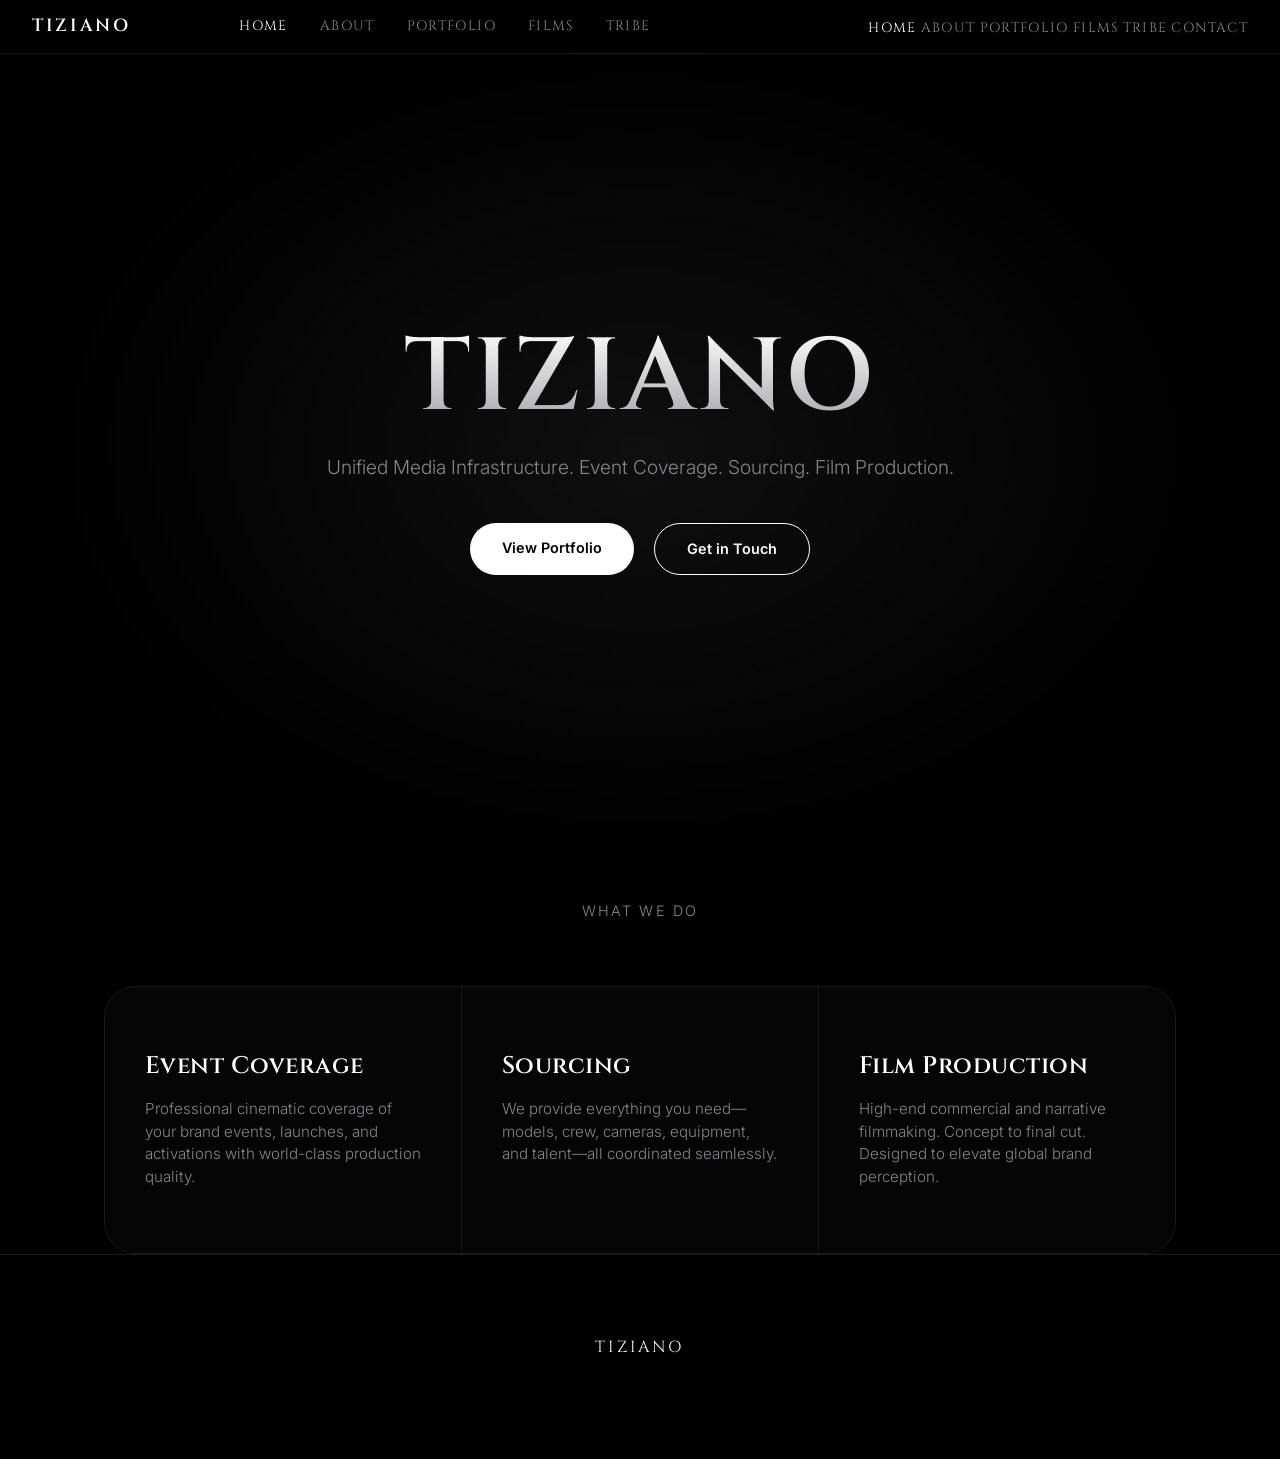
==== commit a2d49bab: "MERK Push · 4/22/2026, 12:15:33 PM" ====
--- a/index.html
+++ b/index.html
@@ -3,18 +3,32 @@
 <head>
   <meta charset="UTF-8">
   <meta name="viewport" content="width=device-width, initial-scale=1.0">
-  <title>TIZIANO | Unified Media Infrastructure</title>
+  <title>TIZIANO | Home</title>
   <link rel="stylesheet" href="style.css">
 </head>
 <body>
   <nav class="nav">
     <a href="/" class="logo">TIZIANO</a>
+    
     <div class="nav-links">
+      <a href="/" class="nav-link active">Home</a>
       <a href="/about" class="nav-link">About</a>
       <a href="/portfolio" class="nav-link">Portfolio</a>
       <a href="/films" class="nav-link">Films</a>
       <a href="/tribe" class="nav-link">Tribe</a>
-      <a href="https://www.instagram.com/the_official_tiziano" class="nav-link">Contact</a>
+    </div>
+    
+    <div class="nav-toggle" id="navToggle">
+      <span></span><span></span><span></span>
+    </div>
+    
+    <div class="nav-menu" id="navMenu">
+      <a href="/" class="nav-link active">Home</a>
+      <a href="/about" class="nav-link">About</a>
+      <a href="/portfolio" class="nav-link">Portfolio</a>
+      <a href="/films" class="nav-link">Films</a>
+      <a href="/tribe" class="nav-link">Tribe</a>
+      <a href="mailto:officialtiziano46@gmail.com" class="nav-link">Contact</a>
     </div>
   </nav>
 
@@ -22,57 +36,65 @@
     <header class="hero">
       <div class="hero-content reveal">
         <h1>TIZIANO</h1>
-        <p>Unified media infrastructure and cinematic production.</p>
-        <div style="display: flex; justify-content: center; flex-wrap: wrap; margin-top: 2rem;">
+        <p>Unified Media Infrastructure. Event Coverage. Sourcing. Film Production.</p>
+        <div style="display: flex; justify-content: center; flex-wrap: wrap; margin-top: 1.5rem; gap: 8px;">
           <a href="/portfolio" class="btn reveal reveal-delay-1">View Portfolio</a>
-          <a href="https://www.instagram.com/the_official_tiziano" class="btn btn-outline reveal reveal-delay-2">Get in Touch</a>
+          <a href="mailto:officialtiziano46@gmail.com" class="btn btn-outline reveal reveal-delay-2">Get in Touch</a>
         </div>
       </div>
     </header>
 
     <section class="container">
-      <div class="section-header reveal">
-        <p>Core Capabilities</p>
-      </div>
+      <div class="section-header reveal"><p>What We Do</p></div>
       <div class="grid">
         <div class="cell reveal reveal-delay-1">
           <h3>Event Coverage</h3>
-          <p>Cinematic documentation of brand activations, launches, and live experiences. We capture the moment and engineer the edit.</p>
+          <p>Professional cinematic coverage of your brand events, launches, and activations with world-class production quality.</p>
         </div>
         <div class="cell reveal reveal-delay-2">
+          <h3>Sourcing</h3>
+          <p>We provide everything you need—models, crew, cameras, equipment, and talent—all coordinated seamlessly.</p>
+        </div>
+        <div class="cell reveal reveal-delay-3">
           <h3>Film Production</h3>
           <p>High-end commercial and narrative filmmaking. Concept to final cut. Designed to elevate global brand perception.</p>
         </div>
       </div>
-    </section>
-
-    <section class="container" style="text-align: center; padding: 140px 0;">
-      <h2 class="reveal" style="margin-bottom: 1.5rem;">Ready to elevate?</h2>
-      <p class="reveal reveal-delay-1" style="margin: 0 auto 3rem; max-width: 50ch;">Partner with a media infrastructure built for precision.</p>
     </section>
   </main>
 
   <footer>
     <div class="container" style="display: flex; flex-direction: column; align-items: center; text-align: center;">
       <p class="reveal" style="margin-bottom: 0.5rem; color: #fff; font-family: 'Cinzel', serif; letter-spacing: 0.2em; font-size: 1rem;">TIZIANO</p>
-      <p class="reveal reveal-delay-1">&copy; 2026 Tiziano Media House. All Rights Reserved.</p>
+      <div class="footer-socials reveal reveal-delay-1">
+        <a href="https://www.instagram.com/tizianoproduction" target="_blank" rel="noopener">@tizianoproduction</a>
+      </div>
+      <p class="reveal reveal-delay-2" style="margin-top: 0.5rem;">&copy; 2026 Tiziano Media House. All Rights Reserved.</p>
     </div>
   </footer>
 
   <script>
+    const navToggle = document.getElementById('navToggle');
+    const navMenu = document.getElementById('navMenu');
+    navToggle?.addEventListener('click', () => { 
+      navToggle.classList.toggle('active'); 
+      navMenu.classList.toggle('active'); 
+    });
+    navMenu?.querySelectorAll('a').forEach(link => {
+      link.addEventListener('click', () => { 
+        navToggle.classList.remove('active'); 
+        navMenu.classList.remove('active'); 
+      });
+    });
     document.addEventListener('DOMContentLoaded', () => {
       const reveals = document.querySelectorAll('.reveal');
-      const revealOnScroll = () => {
-        const windowHeight = window.innerHeight;
-        const elementVisible = 100;
-        reveals.forEach(reveal => {
-          const elementTop = reveal.getBoundingClientRect().top;
-          if (elementTop < windowHeight - elementVisible) {
-            reveal.classList.add('active');
-          }
-        });
+      const revealOnScroll = () => { 
+        const wh = window.innerHeight; 
+        reveals.forEach(r => { 
+          if (r.getBoundingClientRect().top < wh - 80) r.classList.add('active'); 
+        }); 
       };
-      window.addEventListener('scroll', revealOnScroll);
+      window.addEventListener('scroll', revealOnScroll); 
       revealOnScroll();
     });
   </script>
--- a/style.css
+++ b/style.css
@@ -120,9 +120,9 @@
 }
 
 .hero-content {
-  animation: fadeInUp 1s cubic-bezier(0.16, 1, 0.3, 1) forwards;
   opacity: 0;
   transform: translateY(20px);
+  animation: fadeInUp 1s cubic-bezier(0.16, 1, 0.3, 1) forwards;
 }
 
 .hero-content h1 {
@@ -232,7 +232,22 @@
   font-size: 0.8rem;
 }
 
-/* Animations */
+/* --- Scroll Reveal Animations --- */
+.reveal {
+  opacity: 0;
+  transform: translateY(40px);
+  transition: all 0.8s cubic-bezier(0.16, 1, 0.3, 1);
+}
+
+.reveal.active {
+  opacity: 1;
+  transform: translateY(0);
+}
+
+.reveal-delay-1 { transition-delay: 0.1s; }
+.reveal-delay-2 { transition-delay: 0.2s; }
+.reveal-delay-3 { transition-delay: 0.3s; }
+
 @keyframes fadeInUp {
   to { opacity: 1; transform: translateY(0); }
 }
@@ -345,7 +360,6 @@
   color: var(--text-secondary);
 }
 
-/* SPACING FIXES FOR ROLES & STEPS */
 #roles-section, #steps-section {
   padding-top: 180px;
 }
@@ -417,66 +431,23 @@
   margin: 0 auto;
 }
 
-.registration-form {
+.registration-card {
   max-width: 600px; 
   margin: 0 auto; 
   padding: 60px 40px;
 }
 
-.tribe-form {
-  display: flex;
-  flex-direction: column;
-  gap: 1.5rem;
-}
-
-.form-group {
-  display: flex;
-  flex-direction: column;
-  gap: 0.5rem;
-}
-
-.form-group label {
-  font-size: 0.85rem;
-  color: var(--text-secondary);
-  text-transform: uppercase;
-  letter-spacing: 0.1em;
-}
-
-.form-group input,
-.form-group select {
-  padding: 16px 20px;
-  background: rgba(255,255,255,0.03);
-  border: 1px solid var(--border);
-  border-radius: 14px;
-  color: #fff;
-  font-family: 'Inter', sans-serif;
+.tribe-cta {
+  text-align: center;
+}
+
+.tribe-cta p {
+  margin-bottom: 2rem;
   font-size: 1rem;
-  transition: all 0.3s ease;
-  outline: none;
-  appearance: none;
-  -webkit-appearance: none;
-  cursor: pointer;
-}
-
-.form-group select option {
-  background: #0a0a0a;
-  color: #fff;
-  padding: 12px;
-  font-size: 1rem;
-}
-
-.form-group input:focus,
-.form-group select:focus {
-  border-color: rgba(255,255,255,0.3);
-  background: rgba(255,255,255,0.05);
-}
-
-.form-group input::placeholder {
-  color: var(--text-secondary);
-}
-
-.btn-submit {
-  margin-top: 1rem;
+}
+
+.tribe-email {
+  display: inline-block;
   padding: 18px 32px;
   background: #fff;
   color: #000;
@@ -485,26 +456,24 @@
   font-family: 'Inter', sans-serif;
   font-weight: 600;
   font-size: 0.95rem;
-  cursor: pointer;
+  text-decoration: none;
   transition: all 0.3s ease;
 }
 
-.btn-submit:hover {
+.tribe-email:hover {
   transform: scale(1.02);
   opacity: 0.9;
 }
 
 .form-note {
-  text-align: center;
   font-size: 0.85rem;
   color: var(--text-secondary);
-  margin-top: 1rem;
-  margin-bottom: 0;
+  margin-top: 2rem;
 }
 
 @media (max-width: 768px) {
   .hero-glass { padding: 60px 32px; }
   .manifesto-text p { font-size: 1.05rem; }
   .project-card { padding: 40px 24px; }
-  .registration-form { padding: 40px 24px !important; }
+  .registration-card { padding: 40px 24px !important; }
 }
